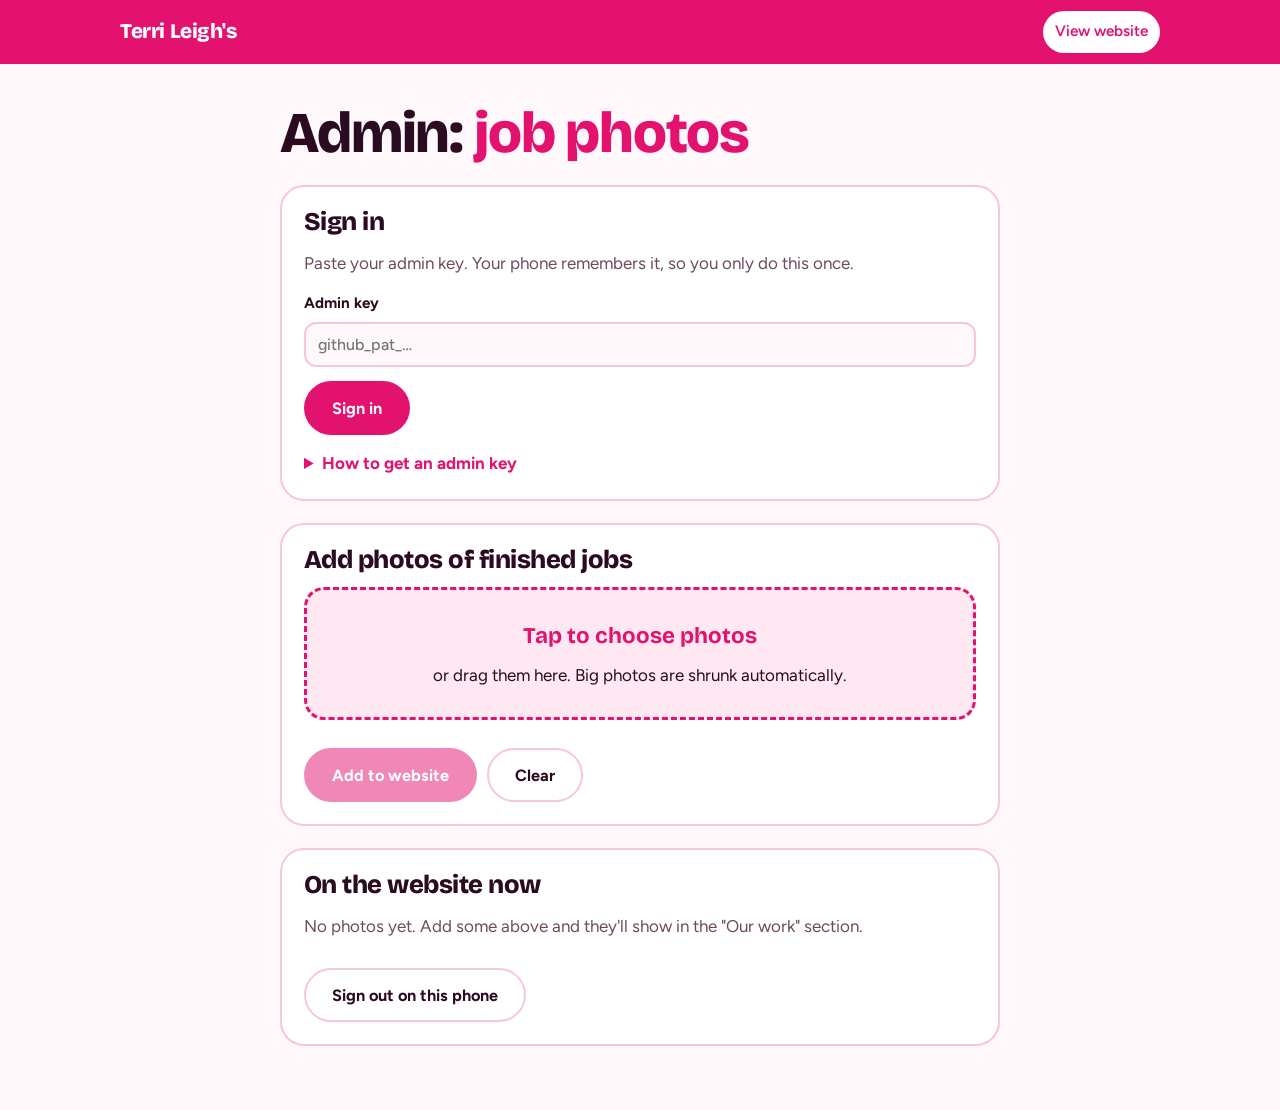
==== admin.html @ 3aa119cd "Add admin page for job photos and an Our work gallery Terri signs in with a GitHub key and uploads p" ====
<!DOCTYPE html>
<html lang="en">
<head>
<meta charset="UTF-8">
<meta name="viewport" content="width=device-width, initial-scale=1, viewport-fit=cover">
<meta name="robots" content="noindex, nofollow">
<title>Admin · Terri Leigh's Cleaning Services</title>
<link rel="preconnect" href="https://fonts.googleapis.com">
<link rel="preconnect" href="https://fonts.gstatic.com" crossorigin>
<link rel="stylesheet" href="https://fonts.googleapis.com/css2?family=Bricolage+Grotesque:opsz,wght@12..96,500;12..96,700;12..96,800&family=Figtree:wght@400;500;600;700&display=swap">
<link rel="stylesheet" href="styles.css">
<style>
  .admin { padding-block: 40px 64px; display: grid; gap: 22px; max-width: 760px; }
  .admin h1 { font-size: clamp(2.4rem, 7vw, 3.6rem); font-weight: 800; }
  .admin h1 em { font-style: normal; color: var(--pink); }
  .panel { background: var(--card); border: 2px solid var(--line); border-radius: 24px; padding: 22px; display: grid; gap: 14px; }
  .panel h2 { font-size: 1.6rem; font-weight: 800; }
  .panel p { color: var(--muted); }
  .field { display: grid; gap: 6px; font-weight: 700; font-size: 0.95rem; }
  .panel input[type=password], .panel input[type=text], .panel textarea {
    font: 500 1rem var(--body); color: var(--ink); background: var(--paper); border: 2px solid var(--line); border-radius: 12px; padding: 11px 12px; width: 100%; }
  .panel input:focus, .panel textarea:focus { outline: none; border-color: var(--pink); }
  .drop { border: 3px dashed var(--pink); border-radius: 20px; padding: 28px 18px; text-align: center; background: var(--blush); cursor: pointer; display: grid; gap: 6px; }
  .drop b { font-family: var(--display); font-size: 1.4rem; color: var(--pink); }
  .drop input { position: absolute; width: 1px; height: 1px; opacity: 0; }
  .drop:focus-within { outline: 3px solid var(--bubble); outline-offset: 3px; }
  .previews { display: grid; grid-template-columns: repeat(auto-fill, minmax(min(100%, 150px), 1fr)); gap: 12px; }
  .pv { display: grid; gap: 6px; }
  .pv img { width: 100%; aspect-ratio: 4 / 3; object-fit: cover; border-radius: 14px; max-width: 100%; }
  .pv input { font-size: 0.9rem !important; padding: 8px 10px !important; }
  .row { display: flex; gap: 10px; flex-wrap: wrap; align-items: center; }
  .btn { cursor: pointer; font-family: var(--body); }
  .btn:disabled { opacity: 0.5; cursor: default; }
  .btn.ghost { background: none; border-color: var(--line); color: var(--ink); }
  .status { font-weight: 700; border-radius: 14px; padding: 12px 16px; }
  .status:empty { display: none; }
  .status.ok { background: var(--blush); color: var(--ink); border-left: 6px solid var(--pink); }
  .status.bad { background: var(--deep); color: var(--on-deep); }
  .current { display: grid; grid-template-columns: repeat(auto-fill, minmax(min(100%, 170px), 1fr)); gap: 12px; }
  .current figure { margin: 0; display: grid; gap: 6px; }
  .current img { width: 100%; aspect-ratio: 4 / 3; object-fit: cover; border-radius: 14px; max-width: 100%; }
  .current figcaption { font-size: 0.9rem; color: var(--muted); min-height: 1.2em; }
  .current .del { background: none; border: 2px solid var(--line); color: var(--ink); border-radius: 999px; padding: 6px 12px; font: 600 0.88rem var(--body); cursor: pointer; }
  .current .del.sure { background: var(--pink); color: var(--on-pink); border-color: var(--pink); }
  details summary { cursor: pointer; font-weight: 700; color: var(--pink); }
  details ol { margin: 10px 0 0; padding-left: 1.3em; display: grid; gap: 6px; color: var(--muted); }
</style>
</head>
<body>

<header>
  <div class="wrap bar">
    <a class="logo" href="index.html">Terri Leigh's</a>
    <nav aria-label="Main"><a class="quote" href="index.html">View website</a></nav>
  </div>
</header>

<main class="wrap admin">
  <h1>Admin: <em>job photos</em></h1>

  <!-- Step 1: sign in with the GitHub key -->
  <section class="panel" id="login">
    <h2>Sign in</h2>
    <p>Paste your admin key. Your phone remembers it, so you only do this once.</p>
    <label class="field" for="token">Admin key<input type="password" id="token" autocomplete="off" placeholder="github_pat_…"></label>
    <div class="row"><button class="btn pink" id="signIn" type="button">Sign in</button></div>
    <p class="status" id="loginStatus" role="alert"></p>
    <details>
      <summary>How to get an admin key</summary>
      <ol>
        <li>On GitHub, open Settings, then Developer settings, then Personal access tokens, then Fine-grained tokens.</li>
        <li>Tap Generate new token. Name it "Terri website photos" and set it to expire in 1 year.</li>
        <li>Under Repository access choose Only select repositories, and pick Terri-leighs-cleaning-services.</li>
        <li>Under Permissions, set Contents to Read and write.</li>
        <li>Generate the token, copy it, and paste it above.</li>
      </ol>
    </details>
  </section>

  <!-- Step 2: add photos -->
  <section class="panel" id="upload" hidden>
    <h2>Add photos of finished jobs</h2>
    <label class="drop" for="files">
      <b>Tap to choose photos</b>
      <span>or drag them here. Big photos are shrunk automatically.</span>
      <input type="file" id="files" accept="image/*" multiple>
    </label>
    <div class="previews" id="previews"></div>
    <div class="row">
      <button class="btn pink" id="publish" type="button" disabled>Add to website</button>
      <button class="btn ghost" id="clear" type="button" hidden>Clear</button>
    </div>
    <p class="status" id="uploadStatus" role="status" aria-live="polite"></p>
  </section>

  <!-- Step 3: photos already on the site -->
  <section class="panel" id="manage" hidden>
    <h2>On the website now</h2>
    <p id="emptyNote">No photos yet. Add some above and they'll show in the "Our work" section.</p>
    <div class="current" id="current"></div>
    <div class="row"><button class="btn ghost" id="signOut" type="button">Sign out on this phone</button></div>
  </section>
</main>

<script>
(function () {
  var OWNER = 'richardsel1994-ship-it', REPO = 'Terri-leighs-cleaning-services', BRANCH = 'main';
  var API = 'https://api.github.com/repos/' + OWNER + '/' + REPO;
  var token = '';
  try { token = localStorage.getItem('ghToken') || ''; } catch (e) {}
  var $ = function (id) { return document.getElementById(id); };
  var pending = [];   // { blob, url, caption input }
  var photos = [];    // contents of photos.json

  function gh(method, path, body) {
    return fetch(API + path, {
      method: method,
      headers: { Authorization: 'Bearer ' + token, Accept: 'application/vnd.github+json', 'X-GitHub-Api-Version': '2022-11-28' },
      body: body ? JSON.stringify(body) : undefined, cache: 'no-store'
    }).then(function (r) {
      if (r.status === 404 && method === 'GET') return null;
      if (!r.ok) return r.json().catch(function () { return {}; }).then(function (j) {
        var e = new Error(j.message || ('GitHub said ' + r.status)); e.status = r.status; throw e;
      });
      return r.status === 204 ? null : r.json();
    });
  }
  function setStatus(id, text, bad) { var el = $(id); el.textContent = text; el.className = 'status ' + (text ? (bad ? 'bad' : 'ok') : ''); }
  function b64(str) { return btoa(unescape(encodeURIComponent(str))); }
  function unb64(str) { return decodeURIComponent(escape(atob(str.replace(/\n/g, '')))); }

  // Sign in: check the key can write to the site's repository.
  function signIn() {
    if (!token) return;
    setStatus('loginStatus', 'Checking your key…');
    gh('GET', '').then(function (repo) {
      if (!repo) throw new Error('This key can\'t see the website. Check it was made for Terri-leighs-cleaning-services.');
      if (!repo.permissions || !repo.permissions.push) throw new Error('This key can only read. Set Contents to "Read and write" and make a new key.');
      try { localStorage.setItem('ghToken', token); } catch (e) {}
      $('login').hidden = true; $('upload').hidden = false; $('manage').hidden = false;
      return loadPhotos();
    }).catch(function (e) {
      setStatus('loginStatus', e.status === 401 ? 'That key isn\'t right or has expired. Make a new one and paste it in.' : e.message, true);
    });
  }
  $('signIn').addEventListener('click', function () { token = $('token').value.trim(); signIn(); });
  $('signOut').addEventListener('click', function () {
    try { localStorage.removeItem('ghToken'); } catch (e) {}
    token = ''; $('token').value = ''; $('login').hidden = false; $('upload').hidden = true; $('manage').hidden = true;
    setStatus('loginStatus', 'Signed out on this phone.');
  });

  // Read photos.json straight from GitHub so the list is always current.
  function loadPhotos() {
    return gh('GET', '/contents/photos.json?ref=' + BRANCH).then(function (f) {
      photos = f ? JSON.parse(unb64(f.content) || '[]') : [];
      drawCurrent();
    });
  }
  function drawCurrent() {
    var box = $('current'); box.textContent = '';
    $('emptyNote').hidden = photos.length > 0;
    photos.forEach(function (p) {
      var fig = document.createElement('figure');
      var img = document.createElement('img'); img.alt = p.caption || ''; img.loading = 'lazy';
      // Show from GitHub so new photos appear before the website finishes updating.
      img.src = 'https://raw.githubusercontent.com/' + OWNER + '/' + REPO + '/' + BRANCH + '/' + p.file;
      img.onerror = function () { img.onerror = null; img.src = p.file; };
      var cap = document.createElement('figcaption'); cap.textContent = p.caption || '';
      var del = document.createElement('button'); del.type = 'button'; del.className = 'del'; del.textContent = 'Remove';
      del.addEventListener('click', function () {
        if (!del.classList.contains('sure')) { del.classList.add('sure'); del.textContent = 'Tap again to remove'; return; }
        del.disabled = true; del.textContent = 'Removing…';
        commit([{ path: p.file, remove: true }], photos.filter(function (x) { return x.file !== p.file; }), 'Remove job photo')
          .then(function () { setStatus('uploadStatus', 'Photo removed. The website updates in about a minute.'); })
          .catch(function (e) { del.disabled = false; del.textContent = 'Remove'; setStatus('uploadStatus', 'Couldn\'t remove it: ' + e.message, true); });
      });
      fig.append(img, cap, del); box.appendChild(fig);
    });
  }

  // Shrink a photo to at most 1600px wide/tall as a JPEG.
  function shrink(file) {
    return new Promise(function (resolve, reject) {
      var img = new Image(), url = URL.createObjectURL(file);
      img.onload = function () {
        var max = 1600, w = img.naturalWidth, h = img.naturalHeight, k = Math.min(1, max / Math.max(w, h));
        var c = document.createElement('canvas'); c.width = Math.round(w * k); c.height = Math.round(h * k);
        c.getContext('2d').drawImage(img, 0, 0, c.width, c.height);
        URL.revokeObjectURL(url);
        c.toBlob(function (b) { b ? resolve(b) : reject(new Error('Couldn\'t read that photo')); }, 'image/jpeg', 0.82);
      };
      img.onerror = function () { URL.revokeObjectURL(url); reject(new Error(file.name + ' isn\'t a photo this phone can open')); };
      img.src = url;
    });
  }
  function addFiles(list) {
    Array.prototype.forEach.call(list, function (file) {
      if (!/^image\//.test(file.type)) return;
      shrink(file).then(function (blob) {
        var url = URL.createObjectURL(blob);
        var wrap = document.createElement('div'); wrap.className = 'pv';
        var img = document.createElement('img'); img.src = url; img.alt = '';
        var cap = document.createElement('input'); cap.type = 'text'; cap.placeholder = 'Caption, e.g. Oven clean, Hessle'; cap.maxLength = 60;
        cap.id = 'cap-' + pending.length;
        wrap.append(img, cap); $('previews').appendChild(wrap);
        pending.push({ blob: blob, caption: cap });
        $('publish').disabled = false; $('clear').hidden = false;
      }).catch(function (e) { setStatus('uploadStatus', e.message, true); });
    });
  }
  $('files').addEventListener('change', function (e) { addFiles(e.target.files); e.target.value = ''; });
  var drop = document.querySelector('.drop');
  drop.addEventListener('dragover', function (e) { e.preventDefault(); });
  drop.addEventListener('drop', function (e) { e.preventDefault(); addFiles(e.dataTransfer.files); });
  function clearPending() { pending = []; $('previews').textContent = ''; $('publish').disabled = true; $('clear').hidden = true; }
  $('clear').addEventListener('click', clearPending);

  function blobB64(blob) {
    return new Promise(function (res, rej) { var r = new FileReader(); r.onload = function () { res(String(r.result).split(',')[1]); }; r.onerror = rej; r.readAsDataURL(blob); });
  }

  // Save several files and the new photos.json in ONE commit, so the website redeploys once.
  function commit(changes, newList, message) {
    return gh('GET', '/git/ref/heads/' + BRANCH).then(function (ref) {
      var parent = ref.object.sha;
      return gh('GET', '/git/commits/' + parent).then(function (c) {
        return Promise.all(changes.map(function (ch) {
          if (ch.remove) return { path: ch.path, mode: '100644', type: 'blob', sha: null };
          return gh('POST', '/git/blobs', { content: ch.base64, encoding: 'base64' }).then(function (b) {
            return { path: ch.path, mode: '100644', type: 'blob', sha: b.sha };
          });
        })).then(function (entries) {
          entries.push({ path: 'photos.json', mode: '100644', type: 'blob', content: JSON.stringify(newList, null, 2) + '\n' });
          return gh('POST', '/git/trees', { base_tree: c.tree.sha, tree: entries });
        }).then(function (tree) {
          return gh('POST', '/git/commits', { message: message, tree: tree.sha, parents: [parent] });
        }).then(function (nc) {
          return gh('PATCH', '/git/refs/heads/' + BRANCH, { sha: nc.sha });
        });
      });
    }).then(function () { photos = newList; drawCurrent(); });
  }

  $('publish').addEventListener('click', function () {
    if (!pending.length) return;
    var btn = $('publish'); btn.disabled = true;
    setStatus('uploadStatus', 'Uploading ' + pending.length + ' photo' + (pending.length > 1 ? 's' : '') + '…');
    loadPhotos().then(function () {
      var stamp = new Date().toISOString().replace(/[-:T]/g, '').slice(0, 14);
      return Promise.all(pending.map(function (p, i) {
        return blobB64(p.blob).then(function (data) {
          return { path: 'photos/job-' + stamp + '-' + (i + 1) + '.jpg', base64: data, caption: p.caption.value.trim() };
        });
      }));
    }).then(function (files) {
      var added = files.map(function (f) { return { file: f.path, caption: f.caption, added: new Date().toISOString().slice(0, 10) }; });
      return commit(files, added.concat(photos), 'Add ' + files.length + ' job photo' + (files.length > 1 ? 's' : ''));
    }).then(function () {
      clearPending();
      setStatus('uploadStatus', 'Added! The photos will show on the website in about a minute.');
    }).catch(function (e) {
      btn.disabled = false;
      setStatus('uploadStatus', 'Upload didn\'t work: ' + e.message + '. Check your signal and try again.', true);
    });
  });

  if (token) { $('token').value = token; signIn(); }
})();
</script>
</body>
</html>
---- styles.css ----
/* Layout: one hot-pink hero band with the name set huge, then quiet blush sections; pink is spent loudly once, then used as a line and a highlight. */
  :root {
    --pink: #e3126f;        /* hot pink, the brand */
    --pink-deep: #b80d58;
    --bubble: #ff9ccb;      /* soft pink for highlights on the hot pink */
    --blush: #ffe8f2;       /* section ground */
    --paper: #fff8fb;       /* page ground */
    --ink: #2b0b1f;         /* deep plum text */
    --muted: #6e4a5f;
    --card: #ffffff;
    --on-pink: #ffffff;
    --line: #f6c6dc;
    --deep: #2b0b1f;        /* the contact panel stays dark plum in both themes */
    --on-deep: #fff3f8;
    --whatsapp: #1fa855;    /* WhatsApp green, only on WhatsApp buttons */
    --display: "Bricolage Grotesque", "Arial Black", "Helvetica Neue", Arial, sans-serif;
    --body: "Figtree", system-ui, -apple-system, "Segoe UI", Roboto, sans-serif;
  }
  @media (prefers-color-scheme: dark) {
    :root:not([data-theme="light"]) {
      --pink: #ff3d93; --pink-deep: #e3126f; --bubble: #ffb3d6; --blush: #2a0c1f; --paper: #1b0714;
      --ink: #ffeaf4; --muted: #d7a9c2; --card: #2f0e23; --on-pink: #ffffff; --line: #4d1a3a; --deep: #3d1030; --on-deep: #fff3f8; color-scheme: dark;
    }
  }
  :root[data-theme="dark"] {
    --pink: #ff3d93; --pink-deep: #e3126f; --bubble: #ffb3d6; --blush: #2a0c1f; --paper: #1b0714;
    --ink: #ffeaf4; --muted: #d7a9c2; --card: #2f0e23; --on-pink: #ffffff; --line: #4d1a3a; --deep: #3d1030; --on-deep: #fff3f8; color-scheme: dark;
  }

  * { box-sizing: border-box; }
  html { scroll-behavior: smooth; }
  body { margin: 0; background: var(--paper); color: var(--ink); font: 400 1.0625rem/1.65 var(--body); }
  h1, h2, h3 { font-family: var(--display); line-height: 1.02; margin: 0; text-wrap: balance; letter-spacing: -0.02em; }
  p { margin: 0; }
  a { color: inherit; }
  :focus-visible { outline: 3px solid var(--bubble); outline-offset: 3px; border-radius: 4px; }
  .wrap {
    max-width: 1080px; margin: 0 auto;
    padding-left: max(20px, env(safe-area-inset-left, 0px));
    padding-right: max(20px, env(safe-area-inset-right, 0px));
  }

  /* header */
  body::before { content: ""; position: fixed; inset: 0 0 auto; height: env(safe-area-inset-top, 0px); z-index: 10; background: var(--pink); }
  header { position: sticky; top: env(safe-area-inset-top, 0px); z-index: 9; background: var(--pink); color: var(--on-pink); }
  .bar { display: flex; align-items: center; justify-content: space-between; gap: 16px; min-height: 64px; flex-wrap: wrap; }
  .logo { font-family: var(--display); font-weight: 800; font-size: 1.3rem; text-decoration: none; letter-spacing: -0.02em; white-space: nowrap; }
  nav { display: flex; gap: 4px; flex-wrap: wrap; }
  nav a { text-decoration: none; font-weight: 600; font-size: 0.95rem; padding: 8px 12px; border-radius: 999px; }
  nav a:hover { background: rgba(255,255,255,0.18); }
  nav a.quote { background: var(--on-pink); color: var(--pink); }

  /* hero */
  .hero { background: var(--pink); color: var(--on-pink); overflow: hidden; position: relative; }
  .hero .wrap { padding-block: 56px 72px; position: relative; }
  .hero .where { font-weight: 600; font-size: 1rem; opacity: 0.92; }
  .hero h1 {
    font-size: clamp(3.4rem, 13vw, 9.5rem); font-weight: 800; letter-spacing: -0.045em; line-height: 0.88;
    margin: 18px 0 26px; max-width: 9ch;
  }
  .hero h1 .sub { display: block; font-size: 0.42em; font-weight: 700; letter-spacing: -0.02em; line-height: 1; margin-top: 0.25em; color: var(--blush); }
  .hero p.lead { font-size: 1.2rem; max-width: 40ch; }
  .actions { display: flex; gap: 12px; flex-wrap: wrap; margin-top: 30px; }
  .btn {
    display: inline-flex; align-items: center; justify-content: center; text-decoration: none; font-weight: 700;
    padding: 15px 26px; border-radius: 999px; font-size: 1.02rem; border: 2px solid transparent; transition: transform 0.12s;
  }
  .btn:active { transform: scale(0.97); }
  .btn.white { background: var(--on-pink); color: var(--pink-deep); }
  .btn.outline { border-color: rgba(255,255,255,0.75); color: var(--on-pink); }
  .btn.outline:hover { background: rgba(255,255,255,0.14); }
  .btn.pink { background: var(--pink); color: var(--on-pink); }
  .btn.pink:hover { background: var(--pink-deep); }

  /* the one flourish: sparkles that twinkle around the name */
  .sparkle { position: absolute; color: var(--on-pink); pointer-events: none; }
  .sparkle svg { display: block; width: 100%; height: 100%; }
  .s1 { width: 70px; height: 70px; right: 9%; top: 34px; animation: twinkle 3.2s ease-in-out infinite; }
  .s2 { width: 34px; height: 34px; right: 22%; top: 128px; animation: twinkle 3.2s ease-in-out 1.1s infinite; color: var(--bubble); }
  .s3 { width: 46px; height: 46px; right: 6%; bottom: 60px; animation: twinkle 3.2s ease-in-out 2s infinite; color: var(--bubble); }
  @keyframes twinkle { 0%, 100% { transform: scale(1) rotate(0deg); opacity: 1; } 50% { transform: scale(0.6) rotate(25deg); opacity: 0.55; } }
  @media (max-width: 700px) { .s1 { width: 44px; height: 44px; top: 20px; right: 16px; } .s2 { display: none; } .s3 { width: 30px; height: 30px; bottom: 26px; } }

  /* sections */
  section { padding-block: 76px; }
  .head { display: grid; gap: 10px; margin-bottom: 36px; max-width: 46ch; }
  .head h2 { font-size: clamp(2.2rem, 5.5vw, 3.6rem); font-weight: 800; }
  .head p { color: var(--muted); font-size: 1.1rem; }
  .head h2 em { font-style: normal; color: var(--pink); }

  /* services: four big blocks, each with what the clean actually covers */
  .services { display: grid; grid-template-columns: repeat(2, minmax(0, 1fr)); gap: 18px; }
  .service { background: var(--card); border: 2px solid var(--line); border-radius: 24px; padding: 28px; display: grid; gap: 12px; align-content: start; }
  .service h3 { font-size: 1.75rem; font-weight: 800; }
  .service h3::after { content: ""; display: block; width: 46px; height: 6px; border-radius: 6px; background: var(--pink); margin-top: 12px; }
  .service p { color: var(--muted); }
  .covers { list-style: none; padding: 0; margin: 4px 0 0; display: flex; flex-wrap: wrap; gap: 8px; }
  .covers li { background: var(--blush); color: var(--ink); font-size: 0.9rem; font-weight: 600; padding: 6px 12px; border-radius: 999px; }
  .service.oven { background: var(--pink); border-color: var(--pink); color: var(--on-pink); }
  .service.oven p { color: var(--on-pink); opacity: 0.9; }
  .service.oven h3::after { background: var(--on-pink); }
  .service.oven .covers li { background: rgba(255,255,255,0.2); color: var(--on-pink); }

  /* why */
  .why { background: var(--blush); }
  .why-grid { display: grid; grid-template-columns: 1fr 1fr; gap: 40px; align-items: start; }
  .why-grid .head { margin-bottom: 0; }
  .promises { list-style: none; padding: 0; margin: 0; display: grid; gap: 12px; }
  .promises li { display: grid; grid-template-columns: 34px 1fr; gap: 14px; align-items: start; background: var(--card); border-radius: 18px; padding: 16px 18px; }
  .promises .tick { width: 34px; height: 34px; border-radius: 50%; background: var(--pink); color: var(--on-pink); display: grid; place-items: center; font-weight: 800; }
  .promises b { display: block; font-size: 1.05rem; }
  .promises span.t { color: var(--muted); font-size: 0.97rem; }

  /* area */
  .places { display: flex; flex-wrap: wrap; gap: 10px; }
  .places span { border: 2px solid var(--pink); color: var(--pink); font-weight: 700; padding: 8px 16px; border-radius: 999px; }
  .places span.home { background: var(--pink); color: var(--on-pink); }

  /* contact */
  .contact { padding-top: 0; }
  .contact-box { background: var(--deep); color: var(--on-deep); border-radius: 32px; padding: 48px 40px; display: grid; grid-template-columns: 1.1fr 1fr; gap: 32px; align-items: center; }
  .contact-box h2 { font-size: clamp(2.2rem, 5.5vw, 3.6rem); font-weight: 800; }
  .contact-box h2 em { font-style: normal; color: var(--bubble); }
  .contact-box p { opacity: 0.85; margin-top: 12px; max-width: 38ch; }
  .details { display: grid; gap: 12px; }
  .detail { background: rgba(255,255,255,0.08); border: 2px dashed rgba(255,255,255,0.3); border-radius: 18px; padding: 16px 20px; }
  .detail small { display: block; font-size: 0.85rem; opacity: 0.75; font-weight: 600; }
  .detail strong { font-size: 1.25rem; font-family: var(--display); }
  a.detail.call { display: grid; gap: 2px; text-decoration: none; background: var(--pink); border: 2px solid var(--pink); color: var(--on-pink); }
  a.detail.call strong { font-size: 1.7rem; font-variant-numeric: tabular-nums; }
  a.detail.call:hover { background: var(--pink-deep); border-color: var(--pink-deep); }
  .btn.wa, a.detail.wa-box { background: var(--whatsapp); color: #ffffff; border-color: var(--whatsapp); }
  .btn.wa { gap: 8px; }
  .btn.wa:hover, a.detail.wa-box:hover { filter: brightness(0.92); }
  a.detail.wa-box { display: grid; gap: 2px; text-decoration: none; }
  a.detail.wa-box strong { display: flex; align-items: center; gap: 8px; }
  .detail .go { font-weight: 700; font-size: 0.9rem; opacity: 0.9; }

  footer { padding-block: 30px 40px; color: var(--muted); font-size: 0.92rem; }
  footer .wrap { display: flex; justify-content: space-between; flex-wrap: wrap; gap: 8px; }

  @media (max-width: 760px) {
    nav a:not(.quote) { display: none; }
    .services, .why-grid, .contact-box { grid-template-columns: minmax(0, 1fr); }
    .contact-box { padding: 36px 22px; border-radius: 24px; }
    section { padding-block: 56px; }
    .service { padding: 22px; }
  }
  @media (prefers-reduced-motion: reduce) { .sparkle { animation: none !important; } html { scroll-behavior: auto; } }

  /* link to the tips page */
  .tips-link { margin-top: 18px; display: flex; align-items: center; justify-content: space-between; gap: 16px; text-decoration: none;
    background: var(--blush); border: 2px solid var(--pink); border-radius: 24px; padding: 20px 26px; }
  .tips-link b { display: block; font-family: var(--display); font-size: 1.35rem; color: var(--pink); }
  .tips-link .t { color: var(--muted); }
  .tips-link .arrow { font-family: var(--display); font-size: 2.6rem; line-height: 1; color: var(--pink); }
  .tips-link:hover { background: var(--card); }

  /* tips page */
  .hero.small .wrap { padding-block: 44px 56px; }
  .hero.small h1 { font-size: clamp(2.8rem, 9vw, 6rem); max-width: 12ch; margin: 12px 0 18px; }
  .tip-groups { display: grid; gap: 56px; }
  .tip-group h2 { font-size: clamp(1.9rem, 4.5vw, 2.8rem); font-weight: 800; margin-bottom: 18px; }
  .tip-group h2 em { font-style: normal; color: var(--pink); }
  .tips { display: grid; grid-template-columns: repeat(2, minmax(0, 1fr)); gap: 16px; }
  .tip { background: var(--card); border: 2px solid var(--line); border-radius: 22px; padding: 22px 24px; display: grid; gap: 8px; align-content: start; }
  .tip h3 { font-size: 1.3rem; font-weight: 800; }
  .tip p { color: var(--muted); }
  .tip .need { font-size: 0.92rem; font-weight: 600; color: var(--ink); }
  .tip .need span { color: var(--pink); }
  .safety { background: var(--deep); color: var(--on-deep); border-radius: 26px; padding: 28px 30px; display: grid; gap: 10px; }
  .safety h2 { font-size: clamp(1.7rem, 4vw, 2.4rem); font-weight: 800; color: var(--bubble); }
  .safety ul { margin: 0; padding-left: 1.2em; display: grid; gap: 6px; }
  .cta-row { display: flex; gap: 12px; flex-wrap: wrap; margin-top: 8px; }
  @media (max-width: 760px) { .tips { grid-template-columns: minmax(0, 1fr); } .tips-link { padding: 18px 20px; } }
  nav a[aria-current="page"] { background: rgba(255,255,255,0.18); }

  /* slogan band */
  .slogan { background: var(--deep); color: var(--on-deep); }
  .slogan .wrap { padding-block: 56px; display: grid; gap: 16px; }
  .slogan .big { font-family: var(--display); font-weight: 800; font-size: clamp(2.1rem, 6vw, 4.4rem); line-height: 1; letter-spacing: -0.03em; text-wrap: balance; }
  .slogan .big em { font-style: normal; color: var(--bubble); }
  .slogan .small-line { font-size: 1.15rem; max-width: 52ch; opacity: 0.88; }

  /* booking calendar */
  .booker { display: grid; grid-template-columns: minmax(0, 1fr) minmax(0, 1fr); gap: 22px; align-items: start; }
  .cal, .book-form { background: var(--card); border: 2px solid var(--line); border-radius: 26px; padding: 22px; }
  .cal-top { display: flex; align-items: center; justify-content: space-between; margin-bottom: 14px; }
  .cal-top h3 { font-size: 1.5rem; font-weight: 800; }
  .cal-nav { width: 44px; height: 44px; border-radius: 50%; border: 2px solid var(--pink); background: none; color: var(--pink); font-size: 1.6rem; line-height: 1; cursor: pointer; font-family: var(--display); }
  .cal-nav:disabled { opacity: 0.3; cursor: default; }
  .dow, .days { display: grid; grid-template-columns: repeat(7, minmax(0, 1fr)); gap: 6px; }
  .dow span { text-align: center; font-size: 0.8rem; font-weight: 700; color: var(--muted); padding-bottom: 4px; }
  .day { aspect-ratio: 1; max-width: 100%; border: 0; border-radius: 12px; background: var(--blush); color: var(--ink); font: 700 1rem var(--body); cursor: pointer; font-variant-numeric: tabular-nums; }
  .day:hover:not(:disabled) { background: var(--bubble); color: #2b0b1f; }
  .day:disabled { background: none; color: var(--muted); opacity: 0.45; cursor: default; }
  .day.today { outline: 2px dashed var(--pink); outline-offset: -2px; }
  .day.on { background: var(--pink); color: var(--on-pink); }
  .book-form { display: grid; gap: 14px; }
  .picked { background: var(--blush); border-radius: 14px; padding: 12px 16px; font-weight: 600; color: var(--muted); }
  .picked.set { background: var(--pink); color: var(--on-pink); }
  .book-form fieldset { border: 0; padding: 0; margin: 0; }
  .book-form legend, .field { font-weight: 700; font-size: 0.95rem; }
  .slots { display: grid; grid-template-columns: repeat(3, minmax(0, 1fr)); gap: 8px; margin-top: 6px; }
  .slots label { position: relative; }
  .slots input { position: absolute; opacity: 0; }
  .slots span { display: grid; text-align: center; padding: 10px 6px; border: 2px solid var(--line); border-radius: 14px; font-weight: 700; cursor: pointer; }
  .slots small { font-weight: 500; color: var(--muted); font-size: 0.78rem; }
  .slots input:checked + span { border-color: var(--pink); background: var(--blush); }
  .slots input:focus-visible + span { outline: 3px solid var(--bubble); outline-offset: 2px; }
  .field { display: grid; gap: 6px; }
  .field .opt { font-weight: 500; color: var(--muted); }
  .two { display: grid; grid-template-columns: minmax(0, 1fr) minmax(0, 1fr); gap: 12px; }
  .book-form input:not([type=radio]), .book-form select, .book-form textarea {
    font: 500 1rem var(--body); color: var(--ink); background: var(--paper); border: 2px solid var(--line); border-radius: 12px; padding: 11px 12px; width: 100%; }
  .book-form input:focus, .book-form select:focus, .book-form textarea:focus { outline: none; border-color: var(--pink); }
  .form-err { color: var(--pink); font-weight: 700; min-height: 0; }
  .form-err:empty { display: none; }
  .send { display: flex; gap: 10px; flex-wrap: wrap; }
  .send .btn { flex: 1 1 200px; cursor: pointer; font-family: var(--body); }
  .fine { color: var(--muted); font-size: 0.88rem; }
  @media (max-width: 860px) { .booker { grid-template-columns: minmax(0, 1fr); } }
  @media (max-width: 420px) { .two { grid-template-columns: minmax(0, 1fr); } .cal, .book-form { padding: 16px; } .dow, .days { gap: 4px; } }
  section[id], [id="safety"] { scroll-margin-top: 80px; }

  /* Our work gallery */
  .work-grid { display: grid; grid-template-columns: repeat(auto-fill, minmax(min(100%, 240px), 1fr)); gap: 14px; }
  .work-grid figure { margin: 0; position: relative; border-radius: 22px; overflow: hidden; background: var(--blush); aspect-ratio: 4 / 3; max-width: 100%; }
  .work-grid img { width: 100%; height: 100%; object-fit: cover; display: block; }
  .work-grid figcaption { position: absolute; left: 10px; right: 10px; bottom: 10px; background: var(--pink); color: var(--on-pink);
    font-weight: 700; font-size: 0.9rem; padding: 6px 12px; border-radius: 999px; width: fit-content; max-width: calc(100% - 20px); }
  footer a { color: var(--muted); }
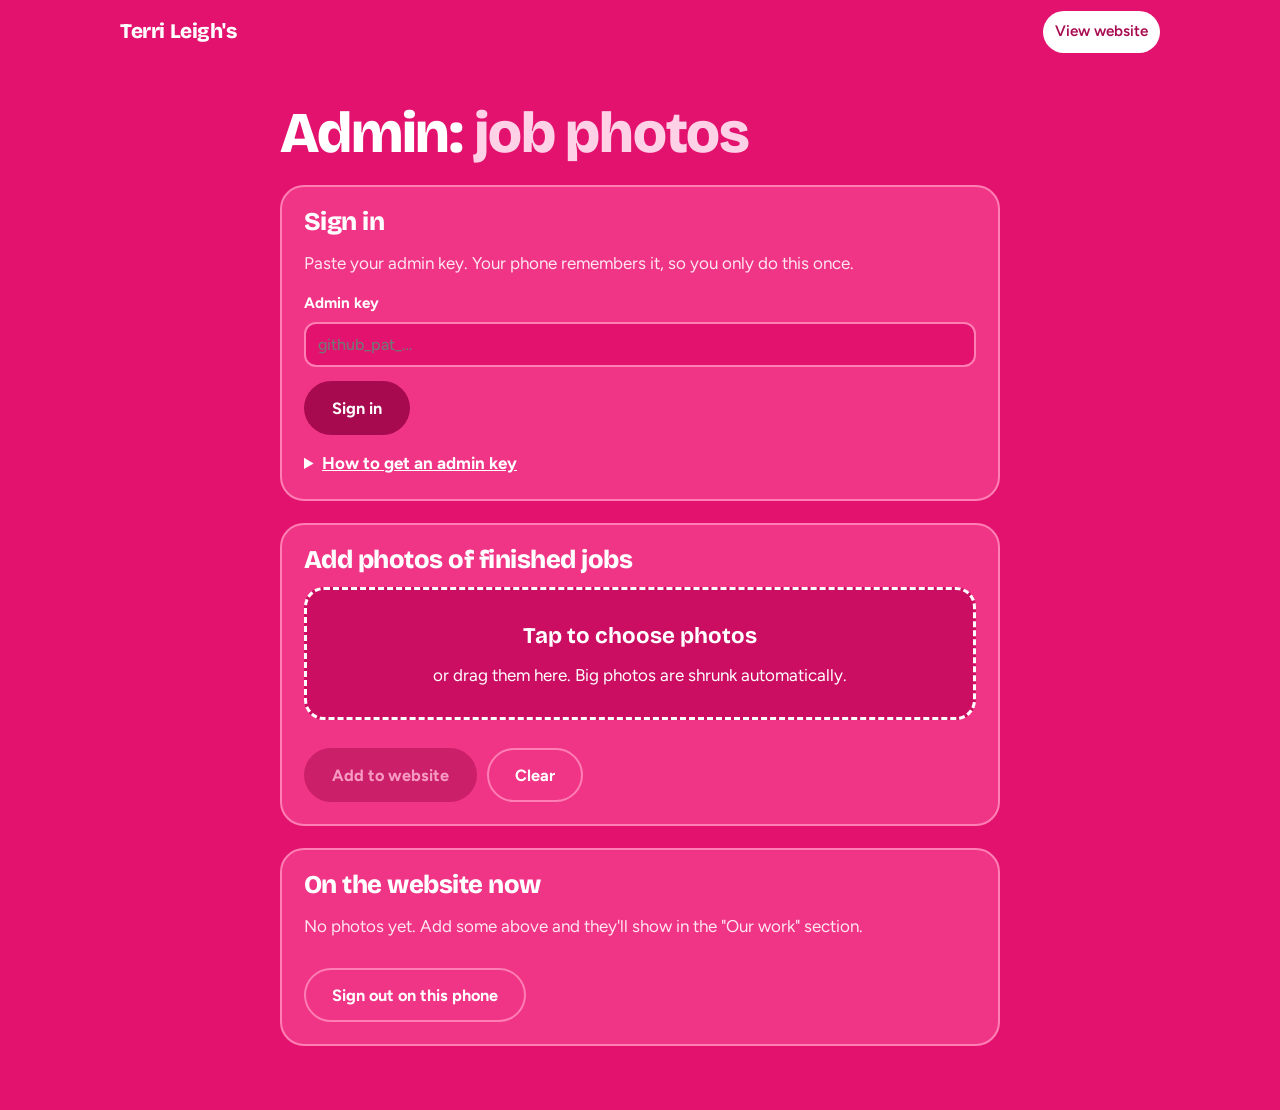
==== commit a913b081: "All-pink look: pink backgrounds everywhere with white writing Co-Authored-By: Claude Opus 5.5 <norep" ====
--- a/admin.html
+++ b/admin.html
@@ -12,16 +12,16 @@
 <style>
   .admin { padding-block: 40px 64px; display: grid; gap: 22px; max-width: 760px; }
   .admin h1 { font-size: clamp(2.4rem, 7vw, 3.6rem); font-weight: 800; }
-  .admin h1 em { font-style: normal; color: var(--pink); }
+  .admin h1 em { font-style: normal; color: var(--bubble); }
   .panel { background: var(--card); border: 2px solid var(--line); border-radius: 24px; padding: 22px; display: grid; gap: 14px; }
   .panel h2 { font-size: 1.6rem; font-weight: 800; }
   .panel p { color: var(--muted); }
   .field { display: grid; gap: 6px; font-weight: 700; font-size: 0.95rem; }
   .panel input[type=password], .panel input[type=text], .panel textarea {
-    font: 500 1rem var(--body); color: var(--ink); background: var(--paper); border: 2px solid var(--line); border-radius: 12px; padding: 11px 12px; width: 100%; }
-  .panel input:focus, .panel textarea:focus { outline: none; border-color: var(--pink); }
-  .drop { border: 3px dashed var(--pink); border-radius: 20px; padding: 28px 18px; text-align: center; background: var(--blush); cursor: pointer; display: grid; gap: 6px; }
-  .drop b { font-family: var(--display); font-size: 1.4rem; color: var(--pink); }
+    font: 500 1rem var(--body); color: var(--ink); background: var(--pink); border: 2px solid var(--line); border-radius: 12px; padding: 11px 12px; width: 100%; }
+  .panel input:focus, .panel textarea:focus { outline: none; border-color: var(--ink); }
+  .drop { border: 3px dashed var(--ink); border-radius: 20px; padding: 28px 18px; text-align: center; background: var(--blush); cursor: pointer; display: grid; gap: 6px; }
+  .drop b { font-family: var(--display); font-size: 1.4rem; color: var(--ink); }
   .drop input { position: absolute; width: 1px; height: 1px; opacity: 0; }
   .drop:focus-within { outline: 3px solid var(--bubble); outline-offset: 3px; }
   .previews { display: grid; grid-template-columns: repeat(auto-fill, minmax(min(100%, 150px), 1fr)); gap: 12px; }
@@ -34,15 +34,15 @@
   .btn.ghost { background: none; border-color: var(--line); color: var(--ink); }
   .status { font-weight: 700; border-radius: 14px; padding: 12px 16px; }
   .status:empty { display: none; }
-  .status.ok { background: var(--blush); color: var(--ink); border-left: 6px solid var(--pink); }
+  .status.ok { background: var(--blush); color: var(--ink); border-left: 6px solid var(--ink); }
   .status.bad { background: var(--deep); color: var(--on-deep); }
   .current { display: grid; grid-template-columns: repeat(auto-fill, minmax(min(100%, 170px), 1fr)); gap: 12px; }
   .current figure { margin: 0; display: grid; gap: 6px; }
   .current img { width: 100%; aspect-ratio: 4 / 3; object-fit: cover; border-radius: 14px; max-width: 100%; }
   .current figcaption { font-size: 0.9rem; color: var(--muted); min-height: 1.2em; }
   .current .del { background: none; border: 2px solid var(--line); color: var(--ink); border-radius: 999px; padding: 6px 12px; font: 600 0.88rem var(--body); cursor: pointer; }
-  .current .del.sure { background: var(--pink); color: var(--on-pink); border-color: var(--pink); }
-  details summary { cursor: pointer; font-weight: 700; color: var(--pink); }
+  .current .del.sure { background: var(--pink-deep); color: var(--on-pink); border-color: var(--ink); }
+  details summary { cursor: pointer; font-weight: 700; color: var(--ink); text-decoration: underline; }
   details ol { margin: 10px 0 0; padding-left: 1.3em; display: grid; gap: 6px; color: var(--muted); }
 </style>
 </head>
--- a/styles.css
+++ b/styles.css
@@ -1,30 +1,21 @@
-  /* Layout: one hot-pink hero band with the name set huge, then quiet blush sections; pink is spent loudly once, then used as a line and a highlight. */
+  /* All-pink look: hot pink page, deeper and lighter pinks for sections and cards, every word in white. Same in light and dark mode. */
   :root {
-    --pink: #e3126f;        /* hot pink, the brand */
-    --pink-deep: #b80d58;
-    --bubble: #ff9ccb;      /* soft pink for highlights on the hot pink */
-    --blush: #ffe8f2;       /* section ground */
-    --paper: #fff8fb;       /* page ground */
-    --ink: #2b0b1f;         /* deep plum text */
-    --muted: #6e4a5f;
-    --card: #ffffff;
+    --pink: #e3126f;        /* hot pink: page, header and banner */
+    --pink-deep: #a80a50;   /* deep pink for buttons, chosen days and panels */
+    --bubble: #ffd1e6;      /* pale pink for highlighted words */
+    --blush: #cc0e63;       /* alternate sections */
+    --paper: #e3126f;       /* page ground */
+    --ink: #ffffff;         /* all writing */
+    --muted: #ffe6f1;       /* softer writing, still white-pink */
+    --card: #f03586;        /* cards sit a touch lighter than the page */
     --on-pink: #ffffff;
-    --line: #f6c6dc;
-    --deep: #2b0b1f;        /* the contact panel stays dark plum in both themes */
-    --on-deep: #fff3f8;
+    --line: #ff7fb5;
+    --deep: #a80a50;        /* slogan, contact and safety panels */
+    --on-deep: #ffffff;
     --whatsapp: #1fa855;    /* WhatsApp green, only on WhatsApp buttons */
     --display: "Bricolage Grotesque", "Arial Black", "Helvetica Neue", Arial, sans-serif;
     --body: "Figtree", system-ui, -apple-system, "Segoe UI", Roboto, sans-serif;
-  }
-  @media (prefers-color-scheme: dark) {
-    :root:not([data-theme="light"]) {
-      --pink: #ff3d93; --pink-deep: #e3126f; --bubble: #ffb3d6; --blush: #2a0c1f; --paper: #1b0714;
-      --ink: #ffeaf4; --muted: #d7a9c2; --card: #2f0e23; --on-pink: #ffffff; --line: #4d1a3a; --deep: #3d1030; --on-deep: #fff3f8; color-scheme: dark;
-    }
-  }
-  :root[data-theme="dark"] {
-    --pink: #ff3d93; --pink-deep: #e3126f; --bubble: #ffb3d6; --blush: #2a0c1f; --paper: #1b0714;
-    --ink: #ffeaf4; --muted: #d7a9c2; --card: #2f0e23; --on-pink: #ffffff; --line: #4d1a3a; --deep: #3d1030; --on-deep: #fff3f8; color-scheme: dark;
+    color-scheme: light;
   }
 
   * { box-sizing: border-box; }
@@ -230,3 +221,36 @@
   .work-grid figcaption { position: absolute; left: 10px; right: 10px; bottom: 10px; background: var(--pink); color: var(--on-pink);
     font-weight: 700; font-size: 0.9rem; padding: 6px 12px; border-radius: 999px; width: fit-content; max-width: calc(100% - 20px); }
   footer a { color: var(--muted); }
+
+  /* ---- all-pink overrides: pink fills become deep pink, pink words and lines become white ---- */
+  nav a.quote { background: var(--on-pink); color: var(--pink-deep); }
+  .btn.white { color: var(--pink-deep); }
+  .btn.pink, .btn.pink:hover { background: var(--pink-deep); }
+  .head h2 em, .tip-group h2 em, .contact-box h2 em, .slogan .big em { color: var(--bubble); }
+  .service h3::after, .promises .tick, .day.on, .picked.set, .work-grid figcaption { background: var(--pink-deep); }
+  .service.oven { background: var(--pink-deep); border-color: var(--pink-deep); }
+  .places span { border-color: var(--ink); color: var(--ink); }
+  .places span.home { background: var(--ink); color: var(--pink-deep); }
+  a.detail.call { background: var(--pink); border-color: var(--pink); }
+  a.detail.call:hover { background: #f0358a; border-color: #f0358a; }
+  .tips-link { border-color: var(--ink); }
+  .tips-link b, .tips-link .arrow, .tip .need span { color: var(--ink); }
+  .tips-link:hover { background: var(--card); }
+  .cal-nav { border-color: var(--ink); color: var(--ink); }
+  .day { background: var(--blush); color: var(--ink); }
+  .day:hover:not(:disabled) { background: var(--ink); color: var(--pink-deep); }
+  .day:disabled { color: var(--muted); }
+  .day.today { outline-color: var(--ink); }
+  .slots input:checked + span { border-color: var(--ink); background: var(--pink-deep); }
+  .slots small { color: var(--muted); }
+  .book-form input:not([type=radio]), .book-form select, .book-form textarea { background: var(--pink); color: var(--ink); border-color: var(--line); }
+  .book-form input:focus, .book-form select:focus, .book-form textarea:focus { border-color: var(--ink); }
+  .book-form ::placeholder { color: var(--muted); opacity: 0.8; }
+  .form-err { color: var(--ink); background: var(--pink-deep); padding: 8px 12px; border-radius: 10px; }
+  .picked { color: var(--ink); }
+  .work-grid figure { background: var(--blush); }
+  footer, footer a { color: var(--ink); }
+  .detail { background: rgba(255,255,255,0.1); }
+  .hero h1 .sub { color: var(--bubble); }
+  .covers li { background: var(--pink-deep); color: var(--ink); }
+  .service.oven .covers li { background: rgba(255,255,255,0.2); }
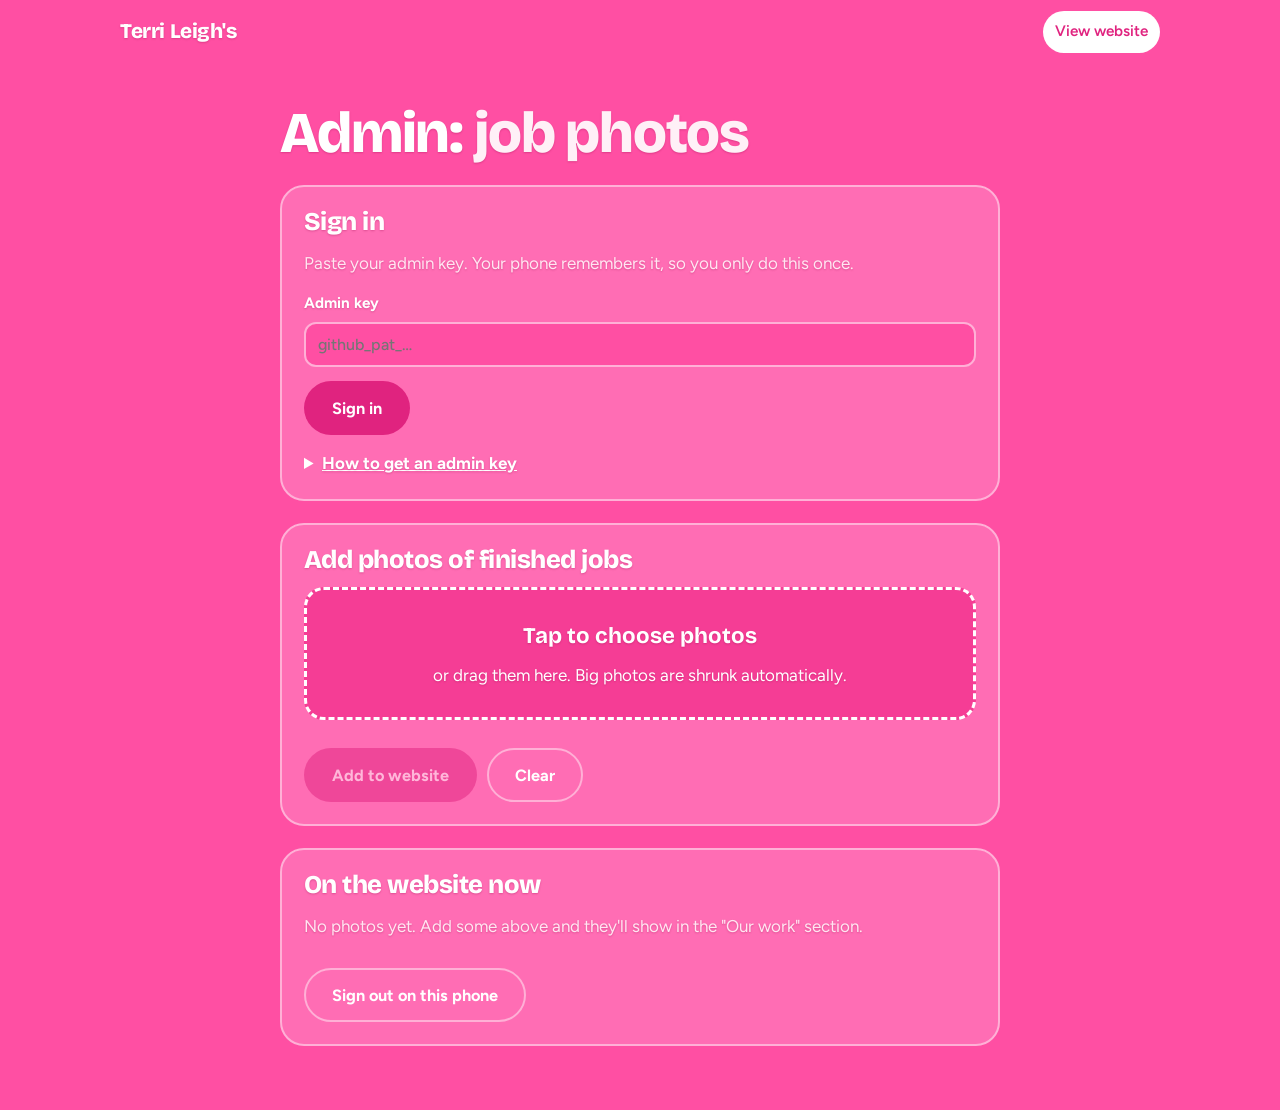
==== commit 5439405e: "Replace oven cleans with industrial cleans; add business & personal cleans Co-Authored-By: Claude Op" ====
--- a/admin.html
+++ b/admin.html
@@ -201,7 +201,7 @@
         var url = URL.createObjectURL(blob);
         var wrap = document.createElement('div'); wrap.className = 'pv';
         var img = document.createElement('img'); img.src = url; img.alt = '';
-        var cap = document.createElement('input'); cap.type = 'text'; cap.placeholder = 'Caption, e.g. Oven clean, Hessle'; cap.maxLength = 60;
+        var cap = document.createElement('input'); cap.type = 'text'; cap.placeholder = 'Caption, e.g. Office clean, Hessle'; cap.maxLength = 60;
         cap.id = 'cap-' + pending.length;
         wrap.append(img, cap); $('previews').appendChild(wrap);
         pending.push({ blob: blob, caption: cap });
--- a/styles.css
+++ b/styles.css
@@ -1,16 +1,16 @@
   /* All-pink look: hot pink page, deeper and lighter pinks for sections and cards, every word in white. Same in light and dark mode. */
   :root {
-    --pink: #e3126f;        /* hot pink: page, header and banner */
-    --pink-deep: #a80a50;   /* deep pink for buttons, chosen days and panels */
-    --bubble: #ffd1e6;      /* pale pink for highlighted words */
-    --blush: #cc0e63;       /* alternate sections */
-    --paper: #e3126f;       /* page ground */
+    --pink: #ff4fa3;        /* lighter bright pink: page, header and banner */
+    --pink-deep: #e0237f;   /* stronger pink for buttons, chosen days and panels */
+    --bubble: #fff0f7;      /* pale pink for highlighted words */
+    --blush: #f53d95;       /* alternate sections */
+    --paper: #ff4fa3;       /* page ground */
     --ink: #ffffff;         /* all writing */
     --muted: #ffe6f1;       /* softer writing, still white-pink */
-    --card: #f03586;        /* cards sit a touch lighter than the page */
+    --card: #ff6db4;        /* cards sit a touch lighter than the page */
     --on-pink: #ffffff;
-    --line: #ff7fb5;
-    --deep: #a80a50;        /* slogan, contact and safety panels */
+    --line: #ffb0d6;
+    --deep: #e0237f;        /* slogan, contact and safety panels */
     --on-deep: #ffffff;
     --whatsapp: #1fa855;    /* WhatsApp green, only on WhatsApp buttons */
     --display: "Bricolage Grotesque", "Arial Black", "Helvetica Neue", Arial, sans-serif;
@@ -87,10 +87,17 @@
   .service p { color: var(--muted); }
   .covers { list-style: none; padding: 0; margin: 4px 0 0; display: flex; flex-wrap: wrap; gap: 8px; }
   .covers li { background: var(--blush); color: var(--ink); font-size: 0.9rem; font-weight: 600; padding: 6px 12px; border-radius: 999px; }
-  .service.oven { background: var(--pink); border-color: var(--pink); color: var(--on-pink); }
-  .service.oven p { color: var(--on-pink); opacity: 0.9; }
-  .service.oven h3::after { background: var(--on-pink); }
-  .service.oven .covers li { background: rgba(255,255,255,0.2); color: var(--on-pink); }
+  .service.feature { background: var(--pink); border-color: var(--pink); color: var(--on-pink); }
+  .service.feature p { color: var(--on-pink); opacity: 0.9; }
+  .service.feature h3::after { background: var(--on-pink); }
+  .service.feature .covers li { background: rgba(255,255,255,0.2); color: var(--on-pink); }
+
+  .for-who { display: grid; grid-template-columns: repeat(2, minmax(0, 1fr)); gap: 18px; margin-bottom: 18px; }
+  .who { background: var(--on-pink); color: var(--pink-deep); border-radius: 24px; padding: 26px 28px; display: grid; gap: 6px; text-shadow: none; box-shadow: 0 10px 30px rgba(140,0,70,0.25); }
+  .who .label { font-size: 0.8rem; font-weight: 800; letter-spacing: 0.12em; text-transform: uppercase; opacity: 0.75; }
+  .who b { font-size: clamp(1.8rem, 4.5vw, 2.4rem); font-weight: 800; line-height: 1.05; }
+  .who .t { color: #6b1d45; font-weight: 500; }
+  @media (max-width: 640px) { .for-who { grid-template-columns: 1fr; } }
 
   /* why */
   .why { background: var(--blush); }
@@ -228,11 +235,11 @@
   .btn.pink, .btn.pink:hover { background: var(--pink-deep); }
   .head h2 em, .tip-group h2 em, .contact-box h2 em, .slogan .big em { color: var(--bubble); }
   .service h3::after, .promises .tick, .day.on, .picked.set, .work-grid figcaption { background: var(--pink-deep); }
-  .service.oven { background: var(--pink-deep); border-color: var(--pink-deep); }
+  .service.feature { background: var(--pink-deep); border-color: var(--pink-deep); }
   .places span { border-color: var(--ink); color: var(--ink); }
   .places span.home { background: var(--ink); color: var(--pink-deep); }
   a.detail.call { background: var(--pink); border-color: var(--pink); }
-  a.detail.call:hover { background: #f0358a; border-color: #f0358a; }
+  a.detail.call:hover { background: #ff6db4; border-color: #ff6db4; }
   .tips-link { border-color: var(--ink); }
   .tips-link b, .tips-link .arrow, .tip .need span { color: var(--ink); }
   .tips-link:hover { background: var(--card); }
@@ -253,4 +260,7 @@
   .detail { background: rgba(255,255,255,0.1); }
   .hero h1 .sub { color: var(--bubble); }
   .covers li { background: var(--pink-deep); color: var(--ink); }
-  .service.oven .covers li { background: rgba(255,255,255,0.2); }
+  .service.feature .covers li { background: rgba(255,255,255,0.2); }
+  /* white writing on light pink: a soft shadow keeps it readable */
+  body { text-shadow: 0 1px 2px rgba(140, 0, 70, 0.28); }
+  .btn.white, nav a.quote, .places span.home, .day:hover:not(:disabled), input, select, textarea { text-shadow: none; }
